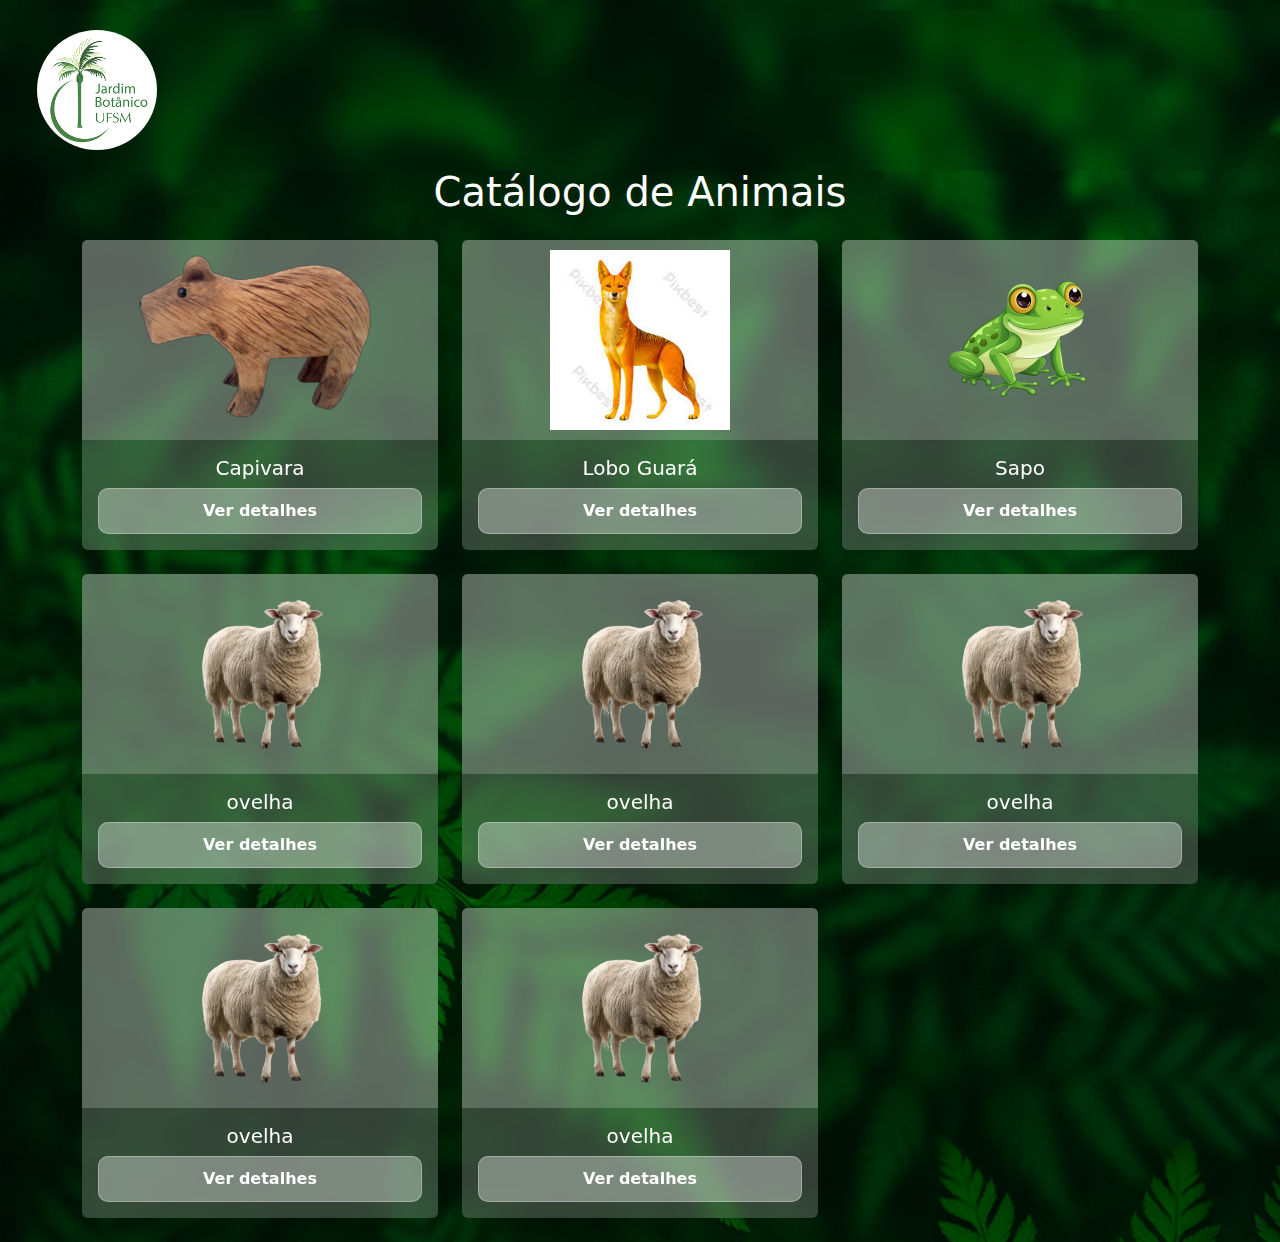
==== animais-catalogo.html @ cfe49b40 "animais_catalogo" ====
<!DOCTYPE html>
<html lang="pt-br">
<head>
    <meta charset="UTF-8">
    <meta name="viewport" content="width=device-width, initial-scale=1.0">
    <title>Catálogo de Animais - Jardim Botânico UFSM</title>
    <link href="https://cdn.jsdelivr.net/npm/bootstrap@5.3.0/dist/css/bootstrap.min.css" rel="stylesheet">
    <link rel="stylesheet" href="/css/styles.css">
</head>
<body>
    <div class="background">
        <nav class="navbar navbar-expand-lg fixed-top">
            <div class="container-fluid">
                <a class="navbar-brand" href="#">
                    <img src="assets/logo_jardim.png" alt="Logo">
                </a>
                <button class="navbar-toggler" type="button" data-bs-toggle="collapse" data-bs-target="#navbarNav" aria-controls="navbarNav" aria-expanded="false" aria-label="Toggle navigation">
                    <span class="navbar-toggler-icon"></span>
                </button>
            </div>
        </nav>

        <div class="container content">
            <h1 class="text-center text-white mt-5">Catálogo de Animais</h1>
            <div class="row mt-4">
                <!-- Plantas -->
                <div class="col-12 col-sm-6 col-md-4 mb-4">
                    <div class="card plant-card">
                        <img src="assets/capivara.png" class="card-img-top" alt="Planta 1">
                        <div class="card-body">
                            <h5 class="card-title">Capivara</h5>
                            <a href="planta.html" class="btn btn-primary">Ver detalhes</a>
                        </div>
                    </div>
                </div>

                <div class="col-12 col-sm-6 col-md-4 mb-4">
                    <div class="card plant-card">
                        <img src="assets/guara.jpeg" class="card-img-top" alt="Planta 2">
                        <div class="card-body">
                            <h5 class="card-title">Lobo Guará</h5>
                            <a href="planta.html" class="btn btn-primary">Ver detalhes</a>
                        </div>
                    </div>
                </div>

                <div class="col-12 col-sm-6 col-md-4 mb-4">
                    <div class="card plant-card">
                        <img src="assets/sapo.png" class="card-img-top" alt="Planta 3">
                        <div class="card-body">
                            <h5 class="card-title">Sapo</h5>
                            <a href="planta.html" class="btn btn-primary">Ver detalhes</a>
                        </div>
                    </div>
                </div>

                <div class="col-12 col-sm-6 col-md-4 mb-4">
                    <div class="card plant-card">
                        <img src="assets/ovelha.png" class="card-img-top" alt="Planta 3">
                        <div class="card-body">
                            <h5 class="card-title">ovelha</h5>
                            <a href="planta.html" class="btn btn-primary">Ver detalhes</a>
                        </div>
                    </div>
                </div>

                <div class="col-12 col-sm-6 col-md-4 mb-4">
                    <div class="card plant-card">
                        <img src="assets/ovelha.png" class="card-img-top" alt="Planta 3">
                        <div class="card-body">
                            <h5 class="card-title">ovelha</h5>
                            <a href="planta.html" class="btn btn-primary">Ver detalhes</a>
                        </div>
                    </div>
                </div>

                <div class="col-12 col-sm-6 col-md-4 mb-4">
                    <div class="card plant-card">
                        <img src="assets/ovelha.png" class="card-img-top" alt="Planta 3">
                        <div class="card-body">
                            <h5 class="card-title">ovelha</h5>
                            <a href="planta.html" class="btn btn-primary">Ver detalhes</a>
                        </div>
                    </div>
                </div>

                <div class="col-12 col-sm-6 col-md-4 mb-4">
                    <div class="card plant-card">
                        <img src="assets/ovelha.png" class="card-img-top" alt="Planta 3">
                        <div class="card-body">
                            <h5 class="card-title">ovelha</h5>
                            <a href="planta.html" class="btn btn-primary">Ver detalhes</a>
                        </div>
                    </div>
                </div>

                <div class="col-12 col-sm-6 col-md-4 mb-4">
                    <div class="card plant-card">
                        <img src="assets/ovelha.png" class="card-img-top" alt="Planta 3">
                        <div class="card-body">
                            <h5 class="card-title">ovelha</h5>
                            <a href="planta.html" class="btn btn-primary">Ver detalhes</a>
                        </div>
                    </div>
                </div>
            </div>
        </div>
    </div>

    <script src="https://cdn.jsdelivr.net/npm/bootstrap@5.3.0/dist/js/bootstrap.bundle.min.js"></script>
</body>
</html>
---- css/styles.css ----
body {
    margin: 0;
    padding: 0;
    height: 100vh;
}

.background {
    background-image: url('../assets/fundo.png');
    background-size: cover;
    background-position: center;
    min-height: 100vh;
}

.navbar {
    background-color: transparent !important;
    padding: 15px;
    backdrop-filter: blur(10px);
    border-radius: 50px;
    margin: 10px;
    display: flex;
}

.navbar-brand img {
    height: 120px;
    width: auto;
    border-radius: 60px;
}

.navbar-nav {
    margin-left: 50%; 
}

.navbar-toggler {
    background-color: transparent;
    border-color: rgba(255, 255, 255, 0);
    box-shadow: none;
    outline: none;
    transition: none;
}

.navbar-toggler:focus, 
.navbar-toggler:active {
    outline: none; 
    box-shadow: none; 
    border: none; 
    transition: none !important;
}

.navbar-toggler-icon {
    background-image: url("data:image/svg+xml,%3Csvg xmlns='http://www.w3.org/2000/svg' viewBox='0 0 30 30'%3E%3Cpath stroke='white' stroke-width='2' stroke-linecap='round' stroke-miterlimit='10' d='M4 7h22M4 15h22M4 23h22'/%3E%3C/svg%3E");
}

.info-box {
    background: rgba(255, 255, 255, 0.2);
    backdrop-filter: blur(10px);

    /* deixa igual ao cabeçalho */
    /* background-color: transparent !important;
    backdrop-filter: blur(10px); */
    padding: 20px;
    border-radius: 15px;
    margin-top: 35%;
    color: white;
}

.plant-image {
    max-width: 100%;
    height: auto;
    border-radius: 15px;
}

.footer-box {
    background: rgba(255, 255, 255, 0.2);
    backdrop-filter: blur(10px);

    /* deixa igual ao cabeçalho */
    /* background-color: transparent !important;
    backdrop-filter: blur(10px); */
    padding: 15px;
    border-radius: 15px;
    margin-top: 20px;
    margin-bottom: 20px;
    text-align: center;
    color: white;
}


.content {
    padding-top: 120px;
}

.card {
    height: 100%;
    display: flex;
    flex-direction: column;
    justify-content: space-between;
}

.card img {
    width: 100%;
    height: 200px;
    object-fit: contain;
    background: rgba(255, 255, 255, 0.2); 
    padding: 10px;
}

.card-body {
    flex-grow: 1;
    display: flex;
    flex-direction: column;
    justify-content: space-between;
    text-align: center;
}


.plant-card {
    background: rgba(255, 255, 255, 0.2);
    backdrop-filter: blur(10px);
    color: white;
    text-align: center;
    border: none;
}

.card .btn {
    background: rgba(255, 255, 255, 0.2);
    backdrop-filter: blur(10px);
    border: 1px solid rgba(255, 255, 255, 0.3);
    color: white;
    font-weight: bold;
    padding: 10px 20px;
    border-radius: 10px;
    transition: all 0.3s ease-in-out;
}

.card .btn:hover {
    background: rgba(255, 255, 255, 0.4);
    color: black;
    border-color: rgba(255, 255, 255, 0.6);
}


@media (max-width: 768px) {
    .navbar-brand img {
        max-height: 50px; 
        width: auto;
    }

    .card img {
        height: 150px;
    }
}
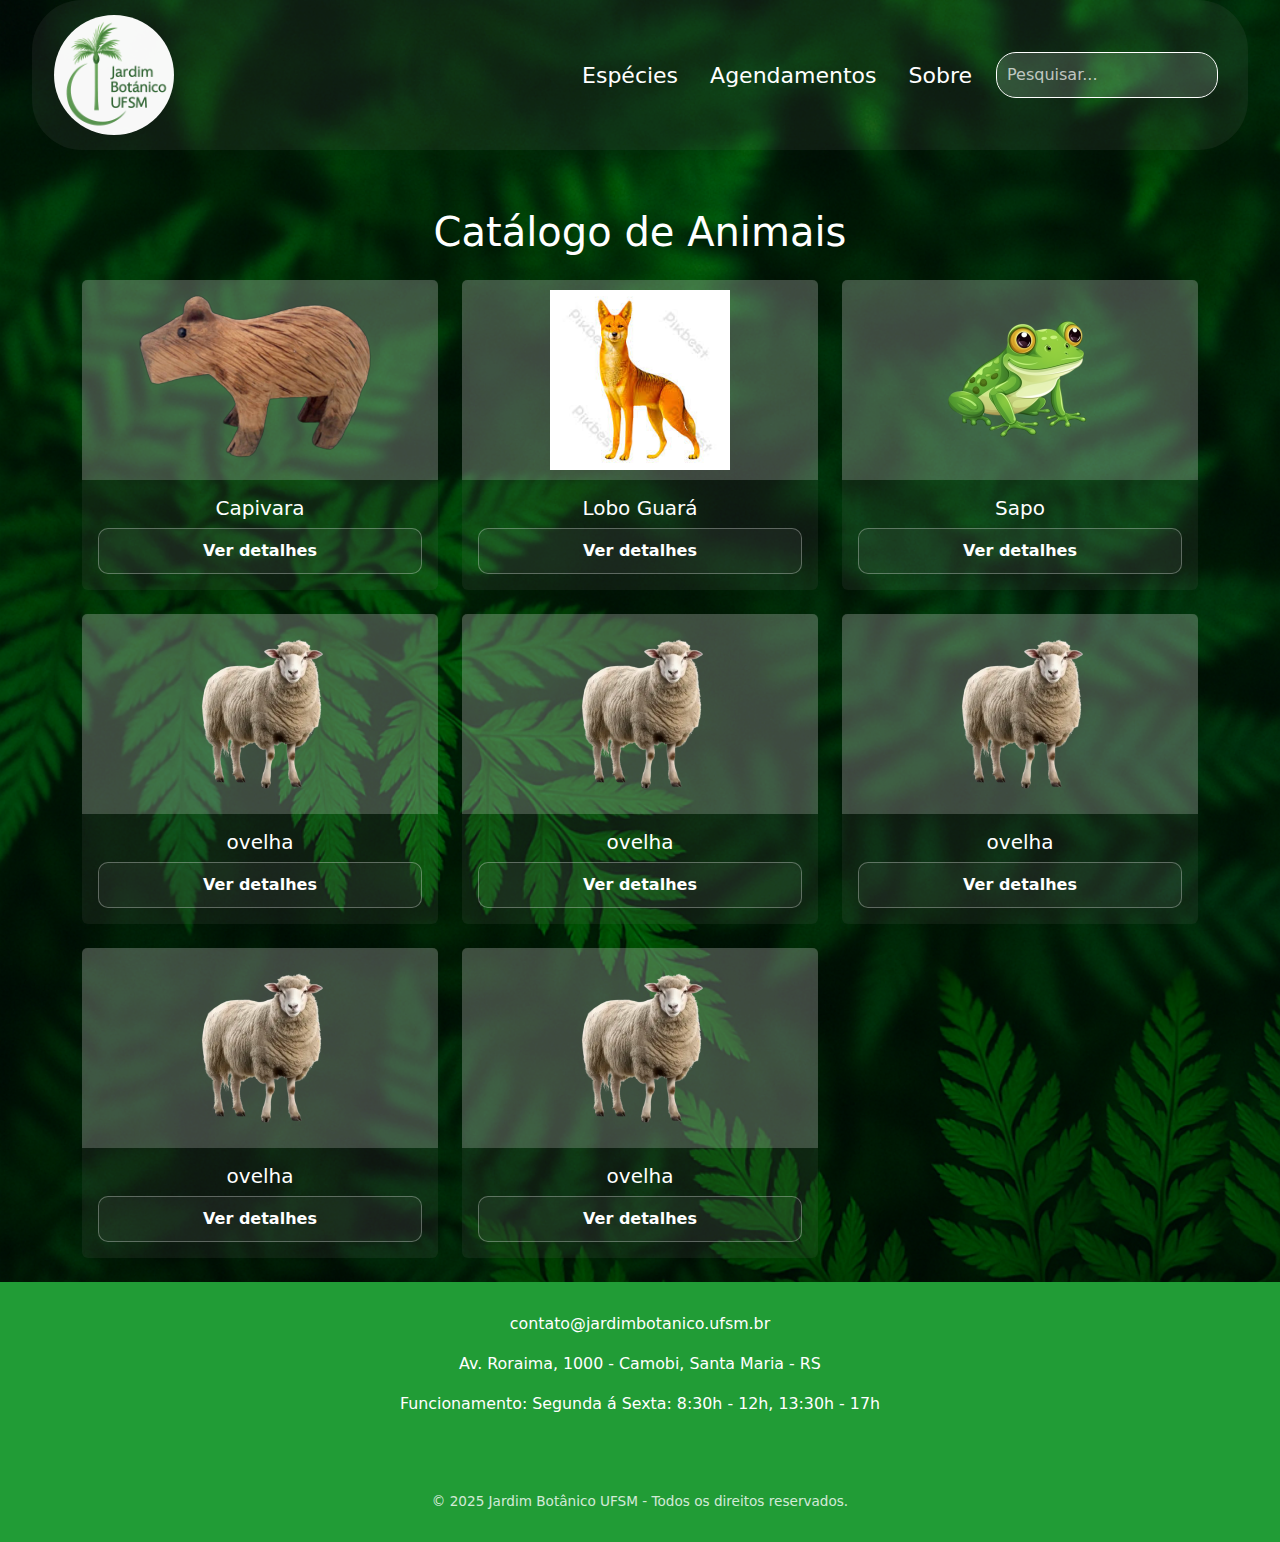
==== commit 79ca1ac3: "att_navbar" ====
--- a/animais-catalogo.html
+++ b/animais-catalogo.html
@@ -17,13 +17,31 @@
                 <button class="navbar-toggler" type="button" data-bs-toggle="collapse" data-bs-target="#navbarNav" aria-controls="navbarNav" aria-expanded="false" aria-label="Toggle navigation">
                     <span class="navbar-toggler-icon"></span>
                 </button>
+                <div class="collapse navbar-collapse" id="navbarNav">
+                    <ul class="navbar-nav ms-auto gap-3">
+                        <li class="nav-item">
+                            <a class="nav-link" href="#">Espécies</a>
+                        </li>
+                        <li class="nav-item">
+                            <a class="nav-link" href="#">Agendamentos</a>
+                        </li>
+                        <li class="nav-item">
+                            <a class="nav-link" href="..\pages\sobre.html">Sobre</a>
+                        </li>
+                        <li class="nav-item d-flex align-items-center">
+                            <input type="text" id="search-input" class="form-control me-2" placeholder="Pesquisar...">
+                            <button id="toggle-search" class="btn btn-lupa" type="button">
+                                <i class="bi bi-search"></i>
+                            </button>
+                        </li>
+                    </ul>
+                </div>
             </div>
         </nav>
 
         <div class="container content">
             <h1 class="text-center text-white mt-5">Catálogo de Animais</h1>
             <div class="row mt-4">
-                <!-- Plantas -->
                 <div class="col-12 col-sm-6 col-md-4 mb-4">
                     <div class="card plant-card">
                         <img src="assets/capivara.png" class="card-img-top" alt="Planta 1">
@@ -105,6 +123,24 @@
                 </div>
             </div>
         </div>
+        <footer class="footer-box">
+            <div class="container">
+                <div class="row justify-content-center">
+                    <div class="col-md-8">
+                        <p><i class="bi bi-envelope"></i> contato@jardimbotanico.ufsm.br</p>
+                        <p><i class="bi bi-geo-alt"></i> Av. Roraima, 1000 - Camobi, Santa Maria - RS</p>
+                        <p><i class="bi bi-clock"></i> Funcionamento: Segunda á Sexta: 8:30h - 12h, 13:30h - 17h</p>
+                        <div class="social-icons mt-3">
+                            <a href="#"><i class="bi bi-facebook"></i></a>
+                            <a href="#"><i class="bi bi-instagram"></i></a>
+                            <a href="#"><i class="bi bi-youtube"></i></a>
+                        </div>
+        
+                        <small class="mt-4 d-block">© 2025 Jardim Botânico UFSM - Todos os direitos reservados.</small>
+                    </div>
+                </div>
+            </div>
+        </footer>
     </div>
 
     <script src="https://cdn.jsdelivr.net/npm/bootstrap@5.3.0/dist/js/bootstrap.bundle.min.js"></script>
--- a/css/styles.css
+++ b/css/styles.css
@@ -8,19 +8,23 @@
     background-image: url('../assets/fundo.png');
     background-size: cover;
     background-position: center;
-    min-height: 100vh;
+    background-repeat: no-repeat;
+    background-attachment: fixed; 
+    min-height: 100vh;  
 }
 
 .navbar {
-    background-color: transparent !important;
-    padding: 15px;
-    backdrop-filter: blur(10px);
+    width: 95%;
+    background: rgba(124, 124, 124, 0.11) !important;
+    padding: 10px 10px;
     border-radius: 50px;
-    margin: 10px;
-    display: flex;
+    margin: 0 auto;
+    display: flex;
+    position: relative;
 }
 
 .navbar-brand img {
+    background: rgba(255, 255, 255, 0.973);
     height: 120px;
     width: auto;
     border-radius: 60px;
@@ -31,6 +35,8 @@
 }
 
 .navbar-toggler {
+    width: 40px;
+    height: 40px;
     background-color: transparent;
     border-color: rgba(255, 255, 255, 0);
     box-shadow: none;
@@ -50,16 +56,29 @@
     background-image: url("data:image/svg+xml,%3Csvg xmlns='http://www.w3.org/2000/svg' viewBox='0 0 30 30'%3E%3Cpath stroke='white' stroke-width='2' stroke-linecap='round' stroke-miterlimit='10' d='M4 7h22M4 15h22M4 23h22'/%3E%3C/svg%3E");
 }
 
+.nav-link {
+    color: #ffffff;
+    padding: 10px;
+    margin-top: none;
+    font-size: 22px;
+    transition: none;
+}
+
+.navbar-nav .nav-link:hover {
+    color: #696969; 
+}
+
+.navbar-nav .nav-link:active,
+.navbar-nav .nav-link:focus {
+    color: #696969 !important; 
+    font-weight: bold;
+}
+
 .info-box {
-    background: rgba(255, 255, 255, 0.2);
-    backdrop-filter: blur(10px);
-
-    /* deixa igual ao cabeçalho */
-    /* background-color: transparent !important;
-    backdrop-filter: blur(10px); */
+    background: rgba(124, 124, 124, 0.11);
     padding: 20px;
     border-radius: 15px;
-    margin-top: 35%;
+    margin-top: 0%;
     color: white;
 }
 
@@ -70,12 +89,7 @@
 }
 
 .footer-box {
-    background: rgba(255, 255, 255, 0.2);
-    backdrop-filter: blur(10px);
-
-    /* deixa igual ao cabeçalho */
-    /* background-color: transparent !important;
-    backdrop-filter: blur(10px); */
+    background: rgba(124, 124, 124, 0.11);
     padding: 15px;
     border-radius: 15px;
     margin-top: 20px;
@@ -86,7 +100,7 @@
 
 
 .content {
-    padding-top: 120px;
+    padding-top: 10px;
 }
 
 .card {
@@ -114,16 +128,14 @@
 
 
 .plant-card {
-    background: rgba(255, 255, 255, 0.2);
-    backdrop-filter: blur(10px);
+    background: rgba(124, 124, 124, 0.11);
     color: white;
     text-align: center;
     border: none;
 }
 
 .card .btn {
-    background: rgba(255, 255, 255, 0.2);
-    backdrop-filter: blur(10px);
+    background: rgba(124, 124, 124, 0.11);
     border: 1px solid rgba(255, 255, 255, 0.3);
     color: white;
     font-weight: bold;
@@ -138,13 +150,156 @@
     border-color: rgba(255, 255, 255, 0.6);
 }
 
+#toggle-search {
+    display: flex;
+    align-items: center;
+    padding: 0px;
+    background-color: transparent;
+    border: none;
+    box-shadow: none;
+}
+
+#toggle-search i {
+    font-size: 1.4rem;
+    color: white;
+}
+
+#search-input {
+    padding: 10px;
+    max-width: 600px;
+    box-shadow: none;
+    background-color: rgba(255, 255, 255, 0.15);
+    color: white;
+    border: 1px solid white;
+    border-radius: 20px;
+}
+
+#search-input::placeholder {
+    color: rgba(255, 255, 255, 0.7);
+}
+
+.game-intro {
+    display: flex;
+    align-items: center;
+    background: rgba(124, 124, 124, 0.11);
+    margin: 10px;
+    border: none;
+    border-radius: 50px;
+}
+.game-title {
+    font-size: 3rem;
+    font-weight: bold;
+    font-family: 'Orbitron', sans-serif;
+}
+
+.game-subtitle {
+    font-size: 1.1rem;
+    margin-top: 1rem;
+}
+
+.btn-start {
+    background-color: #28a745;
+    color: rgb(255, 255, 255);
+    font-size: 1.4rem;
+    padding: 0.8rem 2rem;
+    border: none;
+    border-radius: 50px;
+    transition: background-color 0.3s ease;
+}
+
+.btn-start:hover {
+    background-color: #25a140;
+}
+
+.game-info {
+    font-size: 1.3rem;
+    color: #ffffff;
+}
+
+.catalog-section {
+    background: rgba(124, 124, 124, 0.11);
+    border-radius: 50px;
+    padding: 5px;
+    margin: 10px;
+    margin-bottom: 0;
+    font-size: 1.0rem;
+}
+
+.footer-box {
+    background: rgb(33, 156, 54);
+    margin-top: 0;
+    padding: 30px;
+    color: rgb(255, 255, 255);
+    display: grid;
+    font-size: 0.99rem;
+    border-radius: 0;
+}
+
+.footer-box a {
+    color: white;
+    text-decoration: none;
+    margin: 0;
+    transition: color 0.3s;
+}
+
+.footer-box a:hover {
+    color: #127a54;
+    text-decoration: underline;
+}
+
+.footer-box .social-icons i {
+    padding: 10px;
+    font-size: 1.5rem;
+    transition: transform 0.3s ease;
+}
+
+.footer-box .social-icons i:hover {
+    transform: scale(1.2);
+    color: #a8e6cf;
+}
+
+.footer-box small {
+    display: block;
+    margin-top: 0;
+    font-size: 0.85rem;
+    opacity: 0.8;
+}
+
+.text-blur {
+    background: rgba(124, 124, 124, 0.11) ;
+    padding: 10px;
+    border-radius: 15px;
+    color: #fff;
+    box-shadow: none;
+    margin: 0px;
+    margin-top: 0;
+}
+
+.info-adicionais {
+    background: rgba(255, 255, 255, 0.2);
+    backdrop-filter: blur(10px);
+
+    /* deixa igual ao cabeçalho */
+    /* background-color: transparent !important;
+    backdrop-filter: blur(10px); */
+    padding: 15px;
+    border-radius: 15px;
+    margin-top: 20px;
+    margin-bottom: 20px;
+    text-align: center;
+    color: white;
+}
 
 @media (max-width: 768px) {
     .navbar-brand img {
-        max-height: 50px; 
+        max-height: 90px; 
         width: auto;
     }
-
+    .nav-link {
+        padding-top: 2px;
+        margin: none;
+        font-size: 24px;
+    }
     .card img {
         height: 150px;
     }
